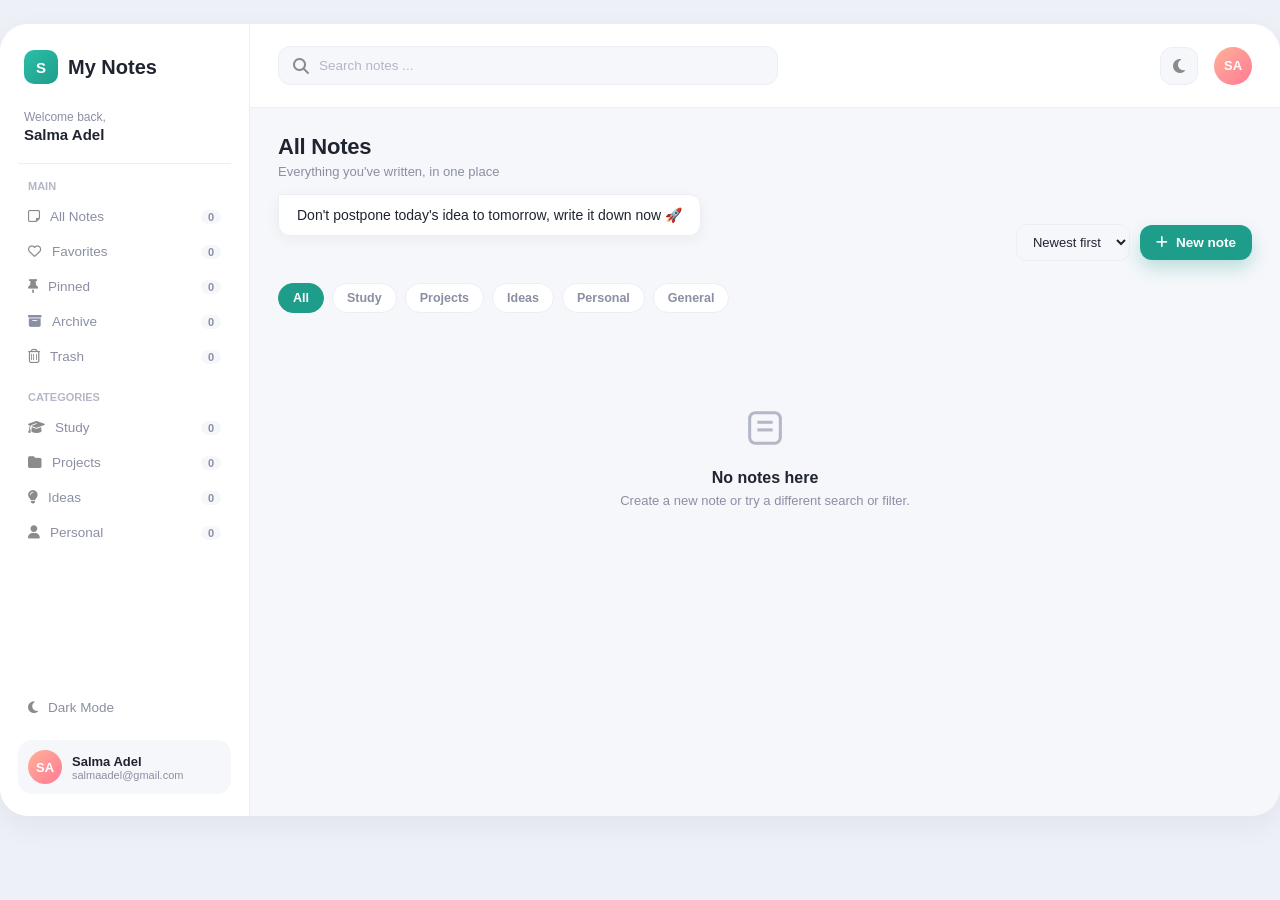
==== app.html @ 521ef338 "Add files via upload" ====
<!DOCTYPE html>
<html lang="en">
<head>
    <meta charset="UTF-8">
    <meta name="viewport" content="width=device-width, initial-scale=1.0">
    <title>My Notes</title>
    <link rel="stylesheet" href="style.css">
    <link rel="stylesheet" href="https://cdnjs.cloudflare.com/ajax/libs/font-awesome/6.5.2/css/all.min.css">
</head>
<body>
<div class="app-shell">

  <!-- SIDEBAR -->
  <div class="sidebar" id="sidebar">
    <div class="brand">
      <div class="brand-mark">S</div>
      <div class="brand-name">My Notes</div>
    </div>

    <div class="welcome">
      <div class="welcome-label">Welcome back,</div>
      <div class="welcome-name">Salma Adel</div>
    </div>

    <div class="nav-group">
      <div class="nav-group-title">MAIN</div>
      <div class="nav-item " data-view="all">
        <span class="nav-left">
        <i class="fa-regular fa-note-sticky" style="color: rgb(140, 139, 139);"></i>
          All Notes
        </span>
        <span class="nav-count" id="count-all">0</span>
      </div>
      <div class="nav-item" data-view="favorites">
        <span class="nav-left">
          <i class="fa-regular fa-heart" style="color: rgb(140, 139, 139);"></i>
          Favorites
        </span>
        <span class="nav-count" id="count-favorites">0</span>
      </div>
      <div class="nav-item" data-view="pinned">
        <span class="nav-left">
        <i class="fa-solid fa-thumbtack" style="color: rgb(140, 139, 139);"></i>
          Pinned
        </span>
        <span class="nav-count" id="count-pinned">0</span>
        </div>
      <div class="nav-item" data-view="archive">
        <span class="nav-left">
       <i class="fa-solid fa-box-archive"></i>
          Archive
        </span>
        <span class="nav-count" id="count-archive">0</span>
        </div>

      <div class="nav-item" data-view="trash">
        <span class="nav-left">
          <i class="fa-regular fa-trash-can" style="color: rgb(140, 139, 139);"></i>
          Trash
        </span>
        <span class="nav-count" id="count-trash">0</span>
      </div>
    </div>

    <div class="nav-group">
      <div class="nav-group-title">CATEGORIES</div>
      <div class="nav-item" data-view="cat-study">
        <span class="nav-left">
         <i class="fa-solid fa-graduation-cap" style="color: rgb(140, 139, 139);"></i>
          Study
        </span>
        <span class="nav-count" id="count-cat-study">0</span>
      </div>
      <div class="nav-item" data-view="cat-projects">
        <span class="nav-left">
        <i class="fa-solid fa-folder" style="color: rgb(140, 139, 139);"></i>
          Projects
        </span>
        <span class="nav-count" id="count-cat-projects">0</span>
      </div>
      <div class="nav-item" data-view="cat-ideas">
        <span class="nav-left">
          <i class="fa-solid fa-lightbulb" style="color: rgb(140, 139, 139);"></i>
          Ideas
        </span>
        <span class="nav-count" id="count-cat-ideas">0</span>
      </div>
      <div class="nav-item" data-view="cat-personal">
        <span class="nav-left">
          <i class="fa-solid fa-user" style="color: rgb(140, 139, 139);"></i>
          Personal
        </span>
        <span class="nav-count" id="count-cat-personal">0</span>
      </div>
    </div>

    <div class="sidebar-spacer"></div>

    <div class="sidebar-bottom">
      <div class="nav-item" id="theme-toggle-nav">
        <span class="nav-left">
            <i class="fa-solid fa-moon" style="color: rgb(140, 139, 139);"></i>
          Dark Mode
        </span>
      </div>
    </div>

    <div class="user-card">
      <div class="user-avatar">SA</div>
      <div>
        <div class="user-info-name">Salma Adel</div>
        <div class="user-info-email">
            salmaadel@gmail.com</div>
      </div>
    </div>
  </div>

  <!-- MAIN -->
  <div class="main">
    <div class="topbar">
      <div class="icon-btn menu-btn" id="menuBtn">
       <i class="fa-solid fa-bars" style="color: rgb(140, 139, 139);"></i>
      </div>
      <div class="search-box">
       <i class="fa-solid fa-magnifying-glass" style="color: rgb(140, 139, 139);"></i>
        <input type="text" id="searchInput" placeholder="Search notes ...">
      
      </div>
      <div class="topbar-spacer"></div>
      <div class="icon-btn" id="themeToggleTop" title="Toggle dark mode">
        <i class="fa-solid fa-moon" style="color: rgb(140, 139, 139);"></i>
      </div>
      <div class="user-avatar" style="width:38px;height:38px;font-size:13px;">SA</div>
    </div>

    <div class="content">
      <div class="content-head">
        <div>
          <div class="content-title" id="viewTitle">All Notes</div>
          <div class="content-sub" id="viewSub">Everything you've written, in one place</div>
        </div>
        <div class="head-actions">
          <select class="select-sort" id="sortSelect">
            <option value="newest">Newest first</option>
            <option value="oldest">Oldest first</option>
            <option value="az">Title A–Z</option>
            <option value="za">Title Z–A</option>
          </select>
          <button class="btn-primary" id="newNoteBtn">
            <i class="fa-solid fa-plus" style="color: rgb(255, 255, 255);"></i>
            New note
          </button>
        </div>
      </div>

      <div class="chip-row" id="chipRow">
        <div class="chip active" data-filter="all">All</div>
        <div class="chip" data-filter="study">Study</div>
        <div class="chip" data-filter="projects">Projects</div>
        <div class="chip" data-filter="ideas">Ideas</div>
        <div class="chip" data-filter="personal">Personal</div>
        <div class="chip" data-filter="general">General</div>
      </div>

      <div class="notes-grid" id="notesGrid">
        
      </div>
      <div class="empty-state" id="emptyState" style="display:none;">
        <svg viewBox="0 0 24 24" fill="none" stroke="currentColor" stroke-width="1.6"><rect x="4" y="4" width="16" height="16" rx="3"/><line x1="8" y1="9" x2="16" y2="9"/><line x1="8" y1="13" x2="16" y2="13"/></svg>
        <h3>No notes here</h3>
        <p>Create a new note or try a different search or filter.</p>
      </div>
    </div>
  </div>
</div>


<!-- MODAL -->
<div class="modal-overlay" id="modalOverlay">
  <div class="modal">
    <div class="modal-head">
      <h3 id="modalTitle">New note</h3>
      <div class="modal-close" id="modalClose">
        <i class="fa-solid fa-xmark" style="color: rgb(140, 139, 139);"></i>
      </div>
    </div>
    <div class="field">
      <label for="noteTitleInput">Title</label>
      <input type="text" id="noteTitleInput" placeholder="Give your note a title">
    </div>
    <div class="field">
      <label for="noteBodyInput">Note</label>
      <textarea id="noteBodyInput" placeholder="Write something..."></textarea>
    </div>
    <div class="field">
  <label for="noteTypeSelect">Type</label>
  <select id="noteTypeSelect">
    <option value="note">Regular Note</option>
    <option value="task">Task Card </option>
  </select>
</div>
    <div class="field-row">
      <div class="field">
        <label for="noteCategoryInput">Category</label>
        <select id="noteCategoryInput">
          <option value="study">Study</option>
          <option value="projects">Projects</option>
          <option value="ideas">Ideas</option>
          <option value="personal">Personal</option>
          <option value="general">General</option>
        </select>
      </div>
    </div>
 
    <div class="field">
      <label>Note Color</label>
      <div class="color-picker-row" id="colorPickerRow">
        <div class="color-dot selected" data-color="lavender" style="background: var(--note-lavender);" title="Lavender"></div>
        <div class="color-dot" data-color="mint" style="background: var(--note-mint);" title="Mint"></div>
        <div class="color-dot" data-color="pink" style="background: var(--note-pink);" title="Pink"></div>
        <div class="color-dot" data-color="blue" style="background: var(--note-blue);" title="Blue"></div>
        <div class="color-dot" data-color="peach" style="background: var(--note-peach);" title="Peach"></div>
      </div>
    </div>

    <div class="modal-actions">
      <button class="btn-ghost" id="cancelBtn">Cancel</button>
      <button class="btn-primary" id="saveNoteBtn">Save note</button>
    </div>
  </div>
</div>

<div class="toast-wrap" id="toastWrap"></div>

<script src="main.js"></script>
</body>
</html>
---- style.css ----
:root {
  --bg-page: #eef0f7;
  --bg-shell: #f6f7fb;
  --bg-sidebar: #ffffff;
  --bg-card: #ffffff;
  --bg-header: #ffffff;
  --text-main: #1f2430;
  --text-muted: #8a8fa3;
  --text-faint: #b3b7c7;

  --border: #eceef5;
  --shadow: 0 10px 30px rgba(31, 36, 48, 0.06);
  --shadow-sm: 0 4px 14px rgba(31, 36, 48, 0.05);
  --accent: #1f9d8b;
  --accent-soft: #e4f5f1;

  --radius-md: 16px;

  --note-lavender: #eef3fb;
  --note-lavender-tag: #cfe0f7;
  --note-mint: #e6f7ee;
  --note-mint-tag: #bdeccf;
  --note-pink: #fdeaf1;
  --note-pink-tag: #f7c9dc;
  --note-blue: #e7f6f4;
  --note-blue-tag: #bfe8e2;
  --note-peach: #fdf1e6;
  --note-peach-tag: #f7dcb8;
}

[data-theme="dark"] {
  --bg-page: #14151c;
  --bg-shell: #181a22;
  --bg-sidebar: #1c1e28;
  --bg-card: #20222e;
  --bg-header: #1c1e28;

  --text-main: #eef0f7;
  --text-muted: #9296ab;
  --text-faint: #5b5f73;

  --border: #2a2c3a;
  --shadow: 0 10px 30px rgba(0, 0, 0, 0.35);
  --shadow-sm: 0 4px 14px rgba(0, 0, 0, 0.3);

  --accent: #35b3a0;
  --accent-soft: #1c3733;

  --note-lavender: #1f2733;
  --note-lavender-tag: #345178;
  --note-mint: #1f2c28;
  --note-mint-tag: #356249;
  --note-pink: #2e2230;
  --note-pink-tag: #6b3c56;
  --note-blue: #1b2e2c;
  --note-blue-tag: #2f6a5f;
  --note-peach: #2c2620;
  --note-peach-tag: #7a5a2f;
}

* {
  box-sizing: border-box;
}

body {
  margin: 0;
  font-family: "Inter", "Segoe UI", -apple-system, BlinkMacSystemFont, sans-serif;
  background: var(--bg-page);
  color: var(--text-main);
}
.app-shell {
  max-width: 1400px;
  margin: 24px auto;
  min-height: 88vh;
  display: flex;
  overflow: hidden;
  background: var(--bg-shell);
  border-radius: 28px;
  box-shadow: var(--shadow);
}

.icon-btn,
.note-icon-btn {
  display: flex;
  align-items: center;
  justify-content: center;
  border-radius: 12px;
  color: var(--text-muted);
}

.field input[type="text"],
.field textarea,
.field select {
  width: 100%;
  border: 1px solid var(--border);
  background: var(--bg-shell);
  color: var(--text-main);
  border-radius: 10px;
  padding: 10px 12px;
  font-size: 13.5px;
  font-family: inherit;
  outline: none;
}

.field input:focus,
.field textarea:focus,
.field select:focus {
  border-color: var(--accent);
}

.btn-primary,
.btn-ghost {
  display: flex;
  align-items: center;
  gap: 8px;
  padding: 10px 16px;
  border-radius: 12px;
  font-size: 13.5px;
  font-weight: 600;
  font-family: inherit;
}
.sidebar {
  width: 250px;
  display: flex;
  flex-direction: column;
  padding: 22px 18px;
  background: var(--bg-sidebar);
  border-right: 1px solid var(--border);
}

.brand {
  display: flex;
  align-items: center;
  gap: 10px;
  padding: 4px 6px 22px 6px;
}

.brand-mark {
  width: 34px;
  height: 34px;
  border-radius: 10px;
  display: flex;
  align-items: center;
  justify-content: center;
  background: linear-gradient(135deg, #2bbfa8, #1f9d8b);
  color: #fff;
  font-weight: 700;
  font-size: 15px;
}

.brand-name {
  font-weight: 700;
  font-size: 20px;
}

.welcome {
  padding: 4px 6px 20px 6px;
  margin-bottom: 16px;
  border-bottom: 1px solid var(--border);
}

.welcome-label {
  font-size: 12px;
  color: var(--text-muted);
}

.welcome-name {
  font-size: 15px;
  font-weight: 600;
  margin-top: 2px;
}

.nav-group {
  margin-bottom: 16px;
}

.nav-group-title {
  padding: 0 10px 8px 10px;
  font-size: 11px;
  font-weight: 700;
  color: var(--text-faint);
}

.nav-item {
  display: flex;
  align-items: center;
  justify-content: space-between;
  gap: 10px;
  margin-bottom: 2px;
  padding: 9px 10px;
  border-radius: 10px;
  font-size: 13.5px;
  font-weight: 500;
  color: var(--text-muted);
  user-select: none;
}

.nav-item .nav-left {
  display: flex;
  align-items: center;
  gap: 10px;
}

.nav-item:hover {
  background: var(--bg-shell);
  color: var(--text-main);
}

.nav-item.active {
  background: var(--accent-soft);
  color: var(--accent);
  font-weight: 600;
}

.nav-count {
  padding: 1px 7px;
  border-radius: 20px;
  font-size: 11px;
  font-weight: 600;
  background: var(--bg-shell);
  color: var(--text-muted);
}

.nav-item.active .nav-count {
  background: #fff;
  color: var(--accent);
}

.sidebar-spacer {
  flex: 1;
}

.sidebar-bottom .nav-item {
  color: var(--text-muted);
}

.user-card {
  display: flex;
  align-items: center;
  gap: 10px;
  margin-top: 14px;
  padding: 10px;
  border-radius: 14px;
  background: var(--bg-shell);
}

.user-avatar {
  width: 34px;
  height: 34px;
  border-radius: 50%;
  display: flex;
  align-items: center;
  justify-content: center;
  background: linear-gradient(135deg, #ffb199, #ff7a94);
  color: #fff;
  font-weight: 700;
  font-size: 13px;
}

.user-info-name {
  font-size: 13px;
  font-weight: 600;
}

.user-info-email {
  font-size: 11px;
  color: var(--text-muted);
}
.main {
  flex: 1;
  min-width: 0;
  display: flex;
  flex-direction: column;
}

.topbar {
  display: flex;
  align-items: center;
  gap: 16px;
  padding: 22px 28px;
  background: var(--bg-header);
  border-bottom: 1px solid var(--border);
}

.search-box {
  width: 500px;
  display: flex;
  gap: 8px;
  align-items: center;
  padding: 10px 14px;
  border: 1px solid var(--border);
  border-radius: 12px;
  background: var(--bg-shell);
  color: var(--text-muted);
}

.search-box input {
  width: 100%;
  border: none;
  background: transparent;
  outline: none;
  font-size: 13.5px;
  font-family: inherit;
  color: var(--text-main);
}

.search-box input::placeholder {
  color: var(--text-faint);
}

.topbar-spacer {
  flex: 1;
}

.icon-btn {
  width: 38px;
  height: 38px;
  flex-shrink: 0;
  border: 1px solid var(--border);
  background: var(--bg-shell);
}

.icon-btn:hover {
  color: var(--accent);
  border-color: var(--accent);
}
.content {
  padding: 26px 28px 32px 28px;
}

.content-head {
  display: flex;
  align-items: flex-end;
  justify-content: space-between;
  flex-wrap: wrap;
  gap: 14px;
  margin-bottom: 22px;
}

.content-title {
  font-size: 22px;
  font-weight: 700;
  letter-spacing: -0.01em;
}

.content-sub {
  font-size: 13px;
  color: var(--text-muted);
  margin-top: 4px;
}

.head-actions {
  display: flex;
  align-items: center;
  gap: 10px;
}

.select-sort {
  padding: 9px 12px;
  border: 1px solid var(--border);
  border-radius: 10px;
  background: var(--bg-shell);
  color: var(--text-main);
  font-size: 13px;
  outline: none;
}

.select-sort:hover {
  border-color: var(--accent);
}

.btn-primary {
  border: none;
  background: var(--accent);
  color: #fff;
  box-shadow: 0 8px 18px rgba(31, 157, 139, 0.28);
}

.btn-primary:hover {
  opacity: 0.92;
}

.chip-row {
  display: flex;
  gap: 8px;
  flex-wrap: wrap;
  margin-bottom: 22px;
}

.chip {
  padding: 7px 14px;
  border-radius: 20px;
  border: 1px solid var(--border);
  background: var(--bg-card);
  font-size: 12.5px;
  font-weight: 600;
  color: var(--text-muted);
}

.chip.active {
  background: var(--accent);
  color: #fff;
  border-color: var(--accent);
}

.notes-grid {
  columns: 4 260px;
  column-gap: 18px;
}

@media (max-width: 1200px) {
  .notes-grid { columns: 3 240px; }
}

@media (max-width: 820px) {
  .notes-grid { columns: 2 220px; }
}

@media (max-width: 560px) {
  .notes-grid { columns: 1; }
}

.note-card {
  break-inside: avoid;
  position: relative;
  margin-bottom: 18px;
  padding: 16px 16px 14px 16px;
  border: 1px solid transparent;
  border-radius: var(--radius-md);
  box-shadow: var(--shadow-sm);
  cursor: default;
  transition: transform 0.15s ease, box-shadow 0.15s ease;
}

.note-card:hover {
  transform: translateY(-2px);
  box-shadow: var(--shadow);
}

/* .note-card.cat-study    { background: var(--note-blue); }
.note-card.cat-projects { background: var(--note-lavender); }
.note-card.cat-ideas    { background: var(--note-peach); }
.note-card.cat-personal { background: var(--note-pink); }
.note-card.cat-general  { background: var(--note-mint); }

.cat-study .note-tag    { background: var(--note-blue-tag); }
.cat-projects .note-tag { background: var(--note-lavender-tag); }
.cat-ideas .note-tag    { background: var(--note-peach-tag); }
.cat-personal .note-tag { background: var(--note-pink-tag); }
.cat-general .note-tag  { background: var(--note-mint-tag); } */

.note-top {
  display: flex;
  align-items: center;
  justify-content: space-between;
  margin-bottom: 10px;
}

.note-tag {
  padding: 4px 10px;
  border-radius: 20px;
  font-size: 10.5px;
  font-weight: 700;
  letter-spacing: 0.02em;
  color: var(--text-main);
}

.note-actions {
  display: flex;
  gap: 4px;
}

.note-icon-btn {
  width: 26px;
  height: 26px;
  background: rgba(255, 255, 255, 0.5);
}

[data-theme="dark"] .note-icon-btn {
  background: rgba(255, 255, 255, 0.06);
}

.note-icon-btn:hover {
  color: var(--text-main);
}

.note-icon-btn svg {
  width: 14px;
  height: 14px;
}

.note-icon-btn.on { color: #e0a913; }
.note-icon-btn.on svg { fill: #e0a913; }
.note-icon-btn.fav-on { color: #ff5d8f; }
.note-icon-btn.fav-on svg { fill: #ff5d8f; }

.note-title {
  font-size: 14.5px;
  font-weight: 700;
  margin-bottom: 6px;
  line-height: 1.35;
}

.note-body {
  font-size: 12.5px;
  line-height: 1.55;
  margin-bottom: 14px;
  color: var(--text-muted);
  white-space: pre-wrap;
  word-break: break-word;
}
 
.task-card-content {
  margin-bottom: 14px;
  counter-reset: task-item;
}
 
.task-text-item {
  font-size: 12.5px;
  line-height: 1.55;
  color: var(--text-muted);
  word-break: break-word;
  margin-bottom: 4px;
  counter-increment: task-item;
}
 
.task-text-item::before {
  content: counter(task-item) ". ";
  font-weight: 700;
  color: var(--text-muted);
}
 
.note-foot {
  display: flex;
  align-items: center;
  justify-content: space-between;
  padding-top: 10px;
  border-top: 1px solid rgba(0, 0, 0, 0.06);
}

[data-theme="dark"] .note-foot {
  border-top: 1px solid rgba(255, 255, 255, 0.08);
}

.note-date {
  display: flex;
  align-items: center;
  gap: 5px;
  font-size: 11px;
  color: var(--text-muted);
}

.note-del {
  display: flex;
  align-items: center;
  color: var(--text-faint);
}

.note-del:hover {
  color: #e5484d;
}

.note-del svg {
  width: 15px;
  height: 15px;
}

.empty-state {
  text-align: center;
  padding: 70px 20px;
  color: var(--text-muted);
}

.empty-state svg {
  width: 46px;
  height: 46px;
  margin-bottom: 14px;
  color: var(--text-faint);
}

.empty-state h3 {
  margin: 0 0 6px 0;
  font-size: 16px;
  color: var(--text-main);
}

.empty-state p {
  margin: 0;
  font-size: 13px;
}
.modal-overlay {
  position: fixed;
  inset: 0;
  z-index: 100;
  display: flex;
  align-items: center;
  justify-content: center;
  background: rgba(15, 16, 22, 0.45);
  opacity: 0;
  pointer-events: none;
  transition: opacity 0.18s ease;
}

.modal-overlay.open {
  opacity: 1;
  pointer-events: auto;
}

.modal {
  width: 480px;
  max-width: 92vw;
  padding: 22px;
  background: var(--bg-card);
  border-radius: 20px;
  box-shadow: var(--shadow);
  transform: translateY(10px);
  transition: transform 0.18s ease;
}

.modal-overlay.open .modal {
  transform: translateY(0);
}

.modal-head {
  display: flex;
  align-items: center;
  justify-content: space-between;
  margin-bottom: 16px;
}

.modal-head h3 {
  margin: 0;
  font-size: 16px;
}

.modal-close {
  width: 30px;
  height: 30px;
  display: flex;
  align-items: center;
  justify-content: center;
  border-radius: 8px;
  cursor: pointer;
  color: var(--text-muted);
}

.modal-close:hover {
  background: var(--bg-shell);
}

.field {
  margin-bottom: 14px;
}

.field label {
  display: block;
  margin-bottom: 6px;
  font-size: 12px;
  font-weight: 600;
  color: var(--text-muted);
}

.field textarea {
  min-height: 110px;
  line-height: 1.5;
}

.field-row {
  display: flex;
  gap: 12px;
}

.field-row .field {
  flex: 1;
}

.modal-actions {
  display: flex;
  justify-content: flex-end;
  gap: 10px;
  margin-top: 6px;
}

.btn-ghost {
  border: 1px solid var(--border);
  background: transparent;
  color: var(--text-main);
}

.btn-ghost:hover {
  background: var(--bg-shell);
}

.toast-wrap {
  position: fixed;
  bottom: 24px;
  right: 24px;
  z-index: 200;
  display: flex;
  flex-direction: column;
  gap: 10px;
}

.toast {
  min-width: 220px;
  display: flex;
  align-items: center;
  gap: 10px;
  padding: 12px 16px;
  border: 1px solid var(--border);
  border-radius: 12px;
  background: var(--bg-card);
  color: var(--text-main);
  box-shadow: var(--shadow);
  font-size: 13px;
  animation: toastIn 0.2s ease;
}
/* @keyframes toastIn {
  from { opacity: 0; transform: translateY(8px); }
  to { opacity: 1; transform: translateY(0); }
} */
.menu-btn {
  display: none;
}

@media (max-width: 900px) {
  .app-shell {
    margin: 0;
    border-radius: 0;
    min-height: 100vh;
  }

  .sidebar {
    position: fixed;
    top: 0;
    left: 0;
    bottom: 0;
    z-index: 90;
    transform: translateX(-100%);
    box-shadow: var(--shadow);
    transition: transform 0.2s ease;
  }

  .sidebar.open {
    transform: translateX(0);
  }

  .menu-btn {
    display: flex;
  }

  .topbar {
    padding: 16px;
  }

  .content {
    padding: 18px;
  }
}

.motivation-banner {
  background: var(--bg-card);
  color: var(--text-main);
  border: 1px solid var(--border);
  padding: 12px 18px;
  border-radius: 0px 12px 12px 12px;
  margin: 15px 0 25px 0;
  font-size: 14px;
  box-shadow: var(--shadow-sm);
  animation: messageAppear 0.4s ease-in-out;
  position: relative;
  width: 100%;
  max-width: 650px;
}

@keyframes messageAppear {
  from { opacity: 0; transform: translateY(6px); }
  to { opacity: 1; transform: translateY(0); }
}
.note-card.custom-bg-lavender { background: var(--note-lavender); }
.note-card.custom-bg-mint     { background: var(--note-mint); }
.note-card.custom-bg-pink     { background: var(--note-pink); }
.note-card.custom-bg-blue     { background: var(--note-blue); }
.note-card.custom-bg-peach    { background: var(--note-peach); }

.custom-bg-lavender .note-tag { background: var(--note-lavender-tag); }
.custom-bg-mint .note-tag     { background: var(--note-mint-tag); }
.custom-bg-pink .note-tag     { background: var(--note-pink-tag); }
.custom-bg-blue .note-tag     { background: var(--note-blue-tag); }
.custom-bg-peach .note-tag    { background: var(--note-peach-tag); }

.color-picker-row {
  display: flex;
  gap: 10px;
  align-items: center;
  margin-top: 6px;
}

.color-dot {
  width: 28px;
  height: 28px;
  border-radius: 50%;
  cursor: pointer;
  border: 2px solid transparent;
  transition: transform 0.15s ease, border-color 0.15s ease;
  box-shadow: var(--shadow-sm);
}

.color-dot:hover {
  transform: scale(1.1);
}

.color-dot.selected {
  border-color: var(--text-main);
  transform: scale(1.15);
}
.task-progress-section {
  margin-top: 12px;
  padding-top: 10px;
  border-top: 1px solid rgba(0, 0, 0, 0.06);
}

.task-progress-info {
  display: flex;
  justify-content: space-between;
  align-items: center;
  font-size: 11px;
  color: var(--text-muted);
  margin-bottom: 8px;
  font-weight: 100;
}

.task-dots-row {
  display: flex;
  justify-content: space-between;
  align-items: center;
  gap: 6px;
  width: 100%;
}

.interactive-dot {
  flex: 1;
  height: 8px;
  border-radius: 4px;
  background-color: rgba(0, 0, 0, 0.08);
  cursor: pointer;
  transition: all 0.25s ease;
}

.interactive-dot:hover {
  transform: scaleY(1.3);
  background-color: var(--accent);
  opacity: 0.6;
}

.interactive-dot.active-dot {
  background-color: var(--accent);
  box-shadow: 0 0 4px var(--accent);
  opacity: 1;
}
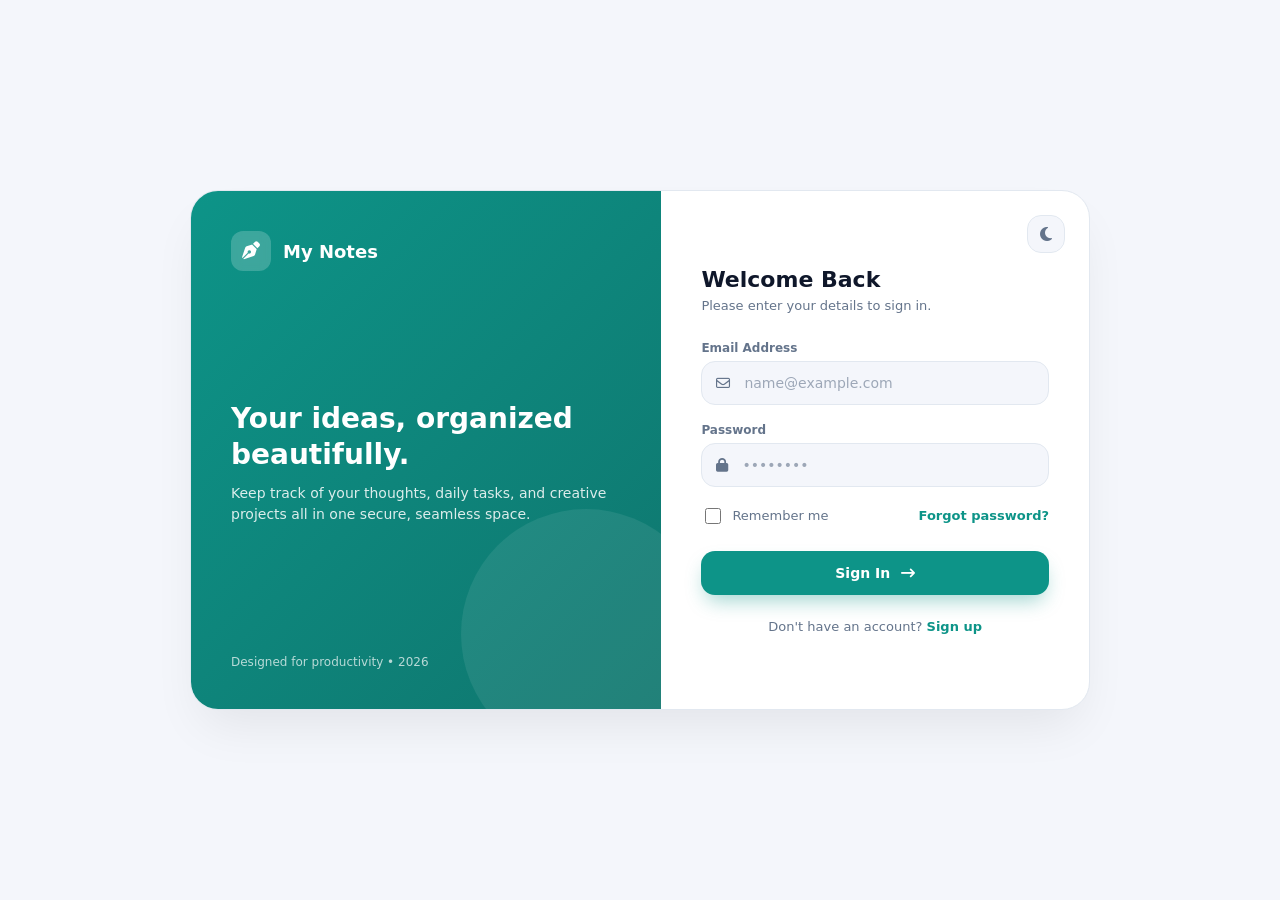
==== commit 47a36c3a: "Fix HTML encoding issues in app.html" ====
--- a/app.html
+++ b/app.html
@@ -10,7 +10,7 @@
 <body>
 <div class="app-shell">
 
-  <!-- SIDEBAR -->
+
   <div class="sidebar" id="sidebar">
     <div class="brand">
       <div class="brand-mark">S</div>
@@ -19,7 +19,7 @@
 
     <div class="welcome">
       <div class="welcome-label">Welcome back,</div>
-      <div class="welcome-name">Salma Adel</div>
+      <div class="welcome-name" id="welcomeName"></div>
     </div>
 
     <div class="nav-group">
@@ -106,16 +106,16 @@
     </div>
 
     <div class="user-card">
-      <div class="user-avatar">SA</div>
+      <div class="user-avatar" id="userCardAvatar">SA</div>
       <div>
-        <div class="user-info-name">Salma Adel</div>
-        <div class="user-info-email">
-            salmaadel@gmail.com</div>
+        <div class="user-info-name" id="userCardName"></div>
+        <div class="user-info-email" id="userCardEmail">
+          </div>
       </div>
     </div>
   </div>
 
-  <!-- MAIN -->
+
   <div class="main">
     <div class="topbar">
       <div class="icon-btn menu-btn" id="menuBtn">
@@ -130,7 +130,7 @@
       <div class="icon-btn" id="themeToggleTop" title="Toggle dark mode">
         <i class="fa-solid fa-moon" style="color: rgb(140, 139, 139);"></i>
       </div>
-      <div class="user-avatar" style="width:38px;height:38px;font-size:13px;">SA</div>
+      <div class="user-avatar" id="topbarAvatar" style="width:38px;height:38px;font-size:13px;">SA</div>
     </div>
 
     <div class="content">
@@ -175,7 +175,7 @@
 </div>
 
 
-<!-- MODAL -->
+
 <div class="modal-overlay" id="modalOverlay">
   <div class="modal">
     <div class="modal-head">
@@ -234,4 +234,4 @@
 
 <script src="main.js"></script>
 </body>
-</html>+</html>
